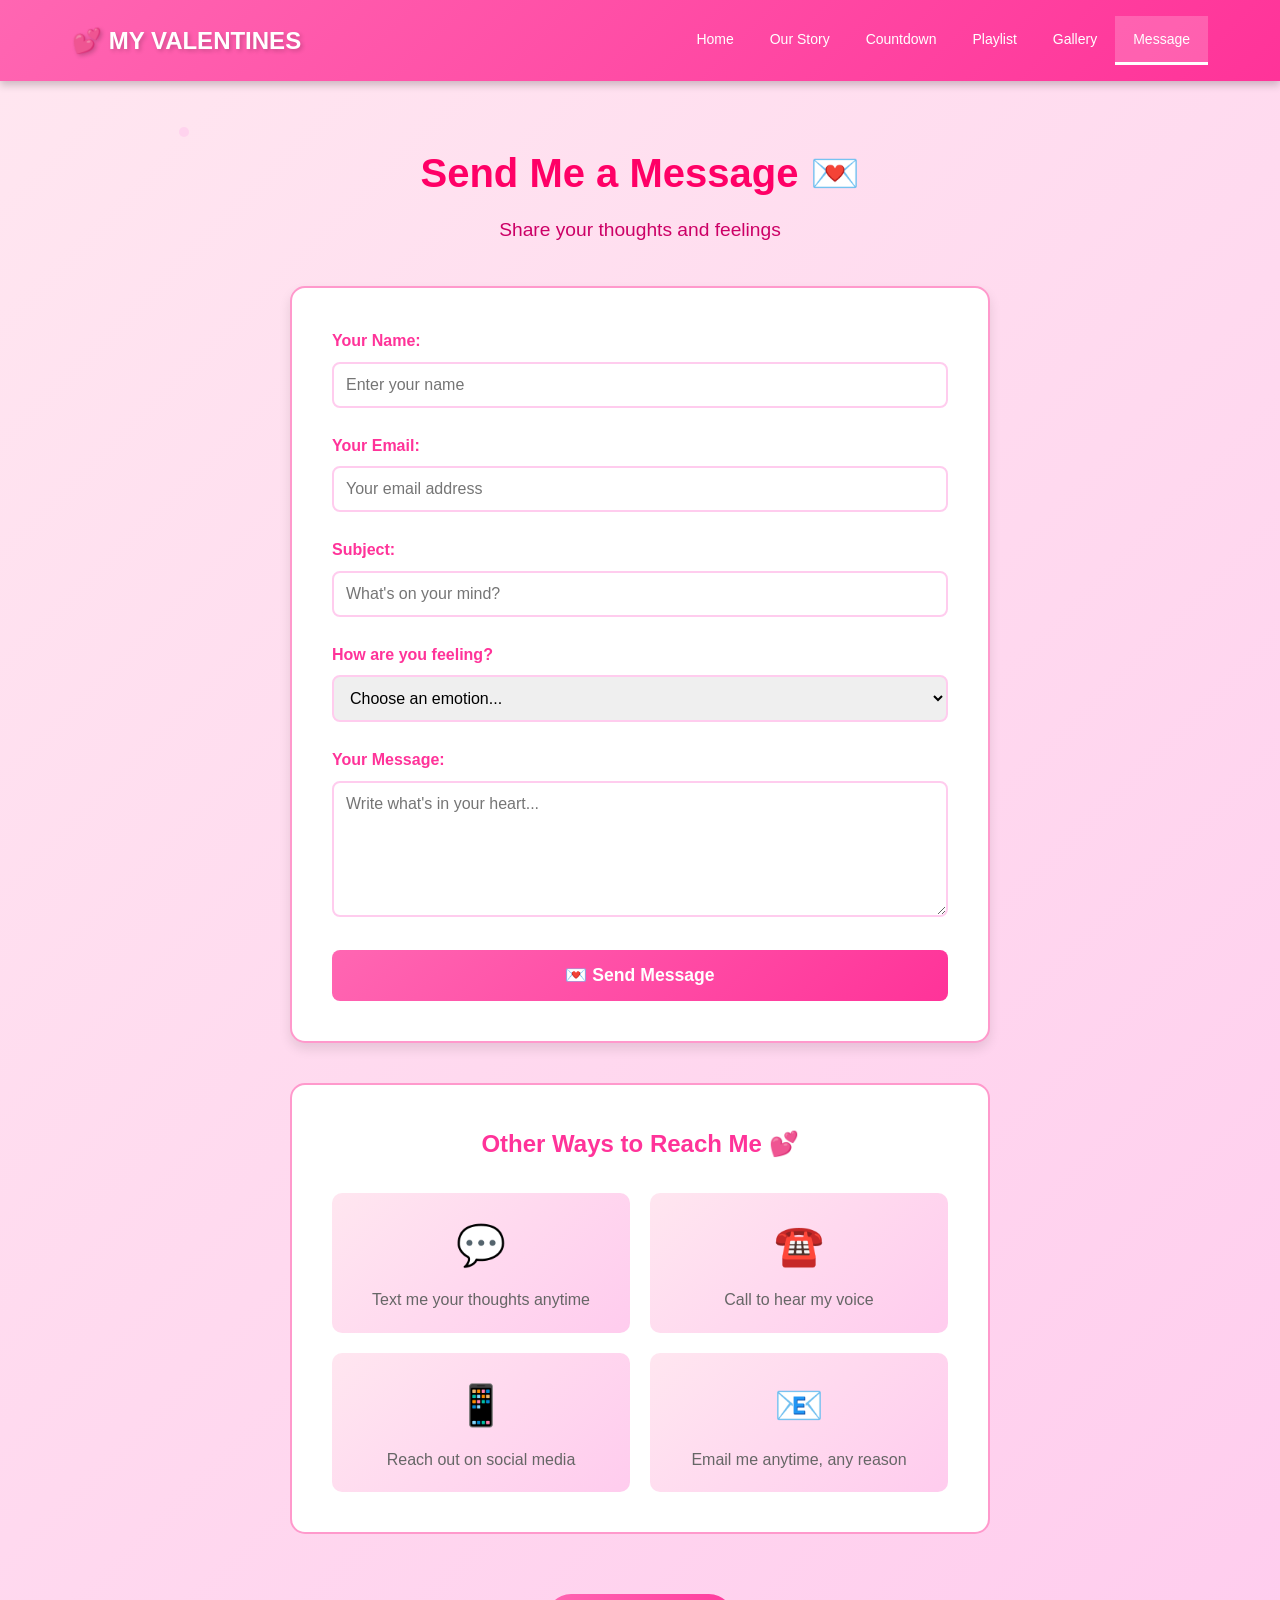
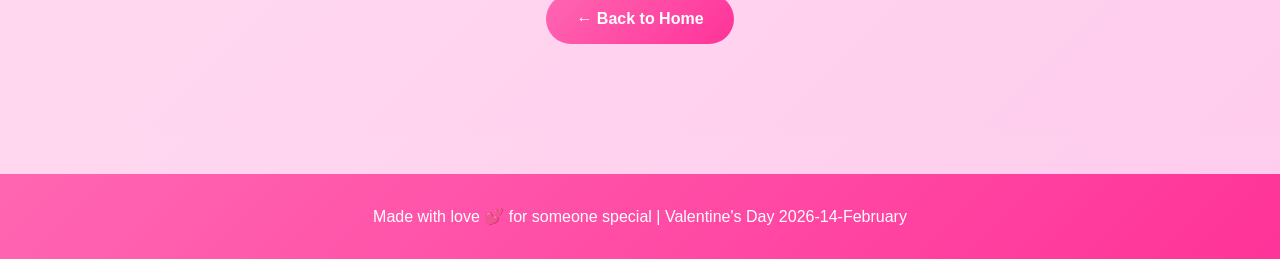
==== contact.html @ cdb96017 "files upload" ====
<!DOCTYPE html>
<html lang="en">
<head>
    <meta charset="UTF-8">
    <meta name="viewport" content="width=device-width, initial-scale=1.0">
    <link rel="stylesheet" href="style.css">
    <title>Send Message - MY VALENTINES</title>
</head>
<body>
    <!-- Navigation Menu -->
    <nav class="navbar">
        <div class="nav-container">
            <div class="nav-logo">💕 MY VALENTINES</div>
            <ul class="nav-menu">
                <li><a href="index-home.html" class="nav-link">Home</a></li>
                <li><a href="about.html" class="nav-link">Our Story</a></li>
                <li><a href="countdown.html" class="nav-link">Countdown</a></li>
                <!-- <li><a href="memories.html" class="nav-link">Memories</a></li> -->
                <li><a href="playlist.html" class="nav-link">Playlist</a></li>
                <li><a href="gallery.html" class="nav-link">Gallery</a></li>
                <li><a href="contact.html" class="nav-link active">Message</a></li>
            </ul>
        </div>
    </nav>

    <section class="contact-section">
        <div class="contact-container">
            <h1>Send Me a Message 💌</h1>
            <p class="contact-subtitle">Share your thoughts and feelings</p>

            <form class="contact-form" id="contactForm" action="https://formsubmit.co/yarooshaiz295@gmail.com" method="POST">
                <div class="form-group">
                    <label for="name">Your Name:</label>
                    <input type="text" id="name" name="name" placeholder="Enter your name" required>
                </div>

                <div class="form-group">
                    <label for="email">Your Email:</label>
                    <input type="email" id="email" name="email" placeholder="Your email address" required>
                </div>

                <div class="form-group">
                    <label for="subject">Subject:</label>
                    <input type="text" id="subject" name="subject" placeholder="What's on your mind?" required>
                </div>

                <div class="form-group">
                    <label for="emotion">How are you feeling?</label>
                    <select id="emotion" name="emotion">
                        <option value="">Choose an emotion...</option>
                        <option value="happy">😊 Happy</option>
                        <option value="loved">❤️ Loved</option>
                        <option value="grateful">🙏 Grateful</option>
                        <option value="excited">🤩 Excited</option>
                        <option value="romantic">💕 Romantic</option>
                        <option value="peaceful">😌 Peaceful</option>
                        <option value="passionate">🔥 Passionate</option>
                    </select>
                </div>

                <div class="form-group">
                    <label for="message">Your Message:</label>
                    <textarea id="message" name="message" placeholder="Write what's in your heart..." rows="6" required></textarea>
                </div>

                <button type="submit" class="submit-btn">💌 Send Message</button>
            </form>

            <div id="successMessage" class="success-message" style="display:none;">
                <h2>Message Sent! 💕</h2>
                <p>Thank you for your sweet message. It means the world to me! 💖</p>
            </div>

            <div class="contact-info">
                <h2>Other Ways to Reach Me 💕</h2>
                <div class="info-items">
                    <div class="info-item">
                        <span class="info-icon">💬</span>
                        <p>Text me your thoughts anytime</p>
                    </div>
                    <div class="info-item">
                        <span class="info-icon">☎️</span>
                        <p>Call to hear my voice</p>
                    </div>
                    <div class="info-item">
                        <span class="info-icon">📱</span>
                        <p>Reach out on social media</p>
                    </div>
                    <div class="info-item">
                        <span class="info-icon">📧</span>
                        <p>Email me anytime, any reason</p>
                    </div>
                </div>
            </div>

            <div class="contact-footer">
                <a href="index-home.html" class="btn-back">← Back to Home</a>
            </div>
        </div>
    </section>

    <footer class="footer">
        <p>Made with love 💕 for someone special | Valentine's Day 2026-14-February</p>
    </footer>

    <script src="script.js"></script>
</body>
</html>
---- style.css ----
* {
    margin: 0;
    padding: 0;
    box-sizing: border-box;
}

body {
    font-family: 'Segoe UI', Tahoma, Geneva, Verdana, sans-serif;
    background: linear-gradient(135deg, #ffe6f0 0%, #ffccee 100%);
    color: #333;
    line-height: 1.6;
}

/* ===== NAVIGATION ===== */
.navbar {
    background: linear-gradient(135deg, #ff66b2 0%, #ff3399 100%);
    padding: 0;
    position: sticky;
    top: 0;
    z-index: 100;
    box-shadow: 0 4px 8px rgba(0, 0, 0, 0.2);
}

.nav-container {
    max-width: 1200px;
    margin: 0 auto;
    display: flex;
    justify-content: space-between;
    align-items: center;
    padding: 1rem 2rem;
}

.nav-logo {
    font-size: 24px;
    font-weight: bold;
    color: white;
    text-shadow: 2px 2px 4px rgba(0, 0, 0, 0.2);
}

.nav-menu {
    display: flex;
    list-style: none;
    gap: 0;
}

.nav-menu li {
    margin: 0;
}

.nav-link {
    color: white;
    text-decoration: none;
    padding: 12px 18px;
    display: block;
    transition: background 0.3s ease;
    font-size: 14px;
}

.nav-link:hover,
.nav-link.active {
    background-color: rgba(255, 255, 255, 0.2);
    border-bottom: 3px solid white;
}

/* Responsive navbar */
.nav-toggle {
    background: none;
    border: none;
    color: white;
    font-size: 1.5rem;
    cursor: pointer;
    display: none; /* shown on small screens */
}

@media (max-width: 768px) {
    .nav-container {
        position: relative;
        padding: 0.75rem 1rem;
    }

    .nav-menu {
        display: none; /* hidden by default on mobile */
        position: absolute;
        top: 100%;
        left: 0;
        right: 0;
        flex-direction: column;
        background: linear-gradient(135deg, #ff66b2 0%, #ff3399 100%);
        z-index: 99;
        padding: 0.5rem 0;
    }

    .nav-menu.open {
        display: flex;
    }

    .nav-link {
        padding: 12px 16px;
        border-bottom: 1px solid rgba(255,255,255,0.08);
    }

    .nav-toggle {
        display: block;
    }
}

/* ===== HERO SECTION ===== */
.hero {
    background: linear-gradient(135deg, #ffe6f0 0%, #ffb3d9 50%, #ff99cc 100%);
    min-height: 500px;
    display: flex;
    align-items: center;
    justify-content: center;
    text-align: center;
    padding: 60px 20px;
    position: relative;
    overflow: hidden;
}

.hero::before {
    content: '';
    position: absolute;
    width: 300px;
    height: 300px;
    background: rgba(255, 255, 255, 0.1);
    border-radius: 50%;
    top: -100px;
    left: -100px;
    animation: float 6s ease-in-out infinite;
}

@keyframes float {
    0%, 100% { transform: translateY(0px); }
    50% { transform: translateY(20px); }
}

.hero-content {
    position: relative;
    z-index: 2;
}

.hero-title {
    font-size: 4rem;
    color: #ff0066;
    margin-bottom: 20px;
    text-shadow: 2px 2px 4px rgba(0, 0, 0, 0.1);
    animation: pulse 2s ease-in-out infinite;
}

@keyframes pulse {
    0%, 100% { transform: scale(1); }
    50% { transform: scale(1.05); }
}

.heart-animation {
    width: 120px;
    height: 120px;
    background-color: red;
    position: relative;
    display: inline-block;
    margin: 30px auto;
    animation: heartbeat 1.5s ease-in-out infinite;
}

.heart-animation::before,
.heart-animation::after {
    content: "";
    width: 120px;
    height: 120px;
    background-color: red;
    border-radius: 50%;
    position: absolute;
}

.heart-animation::before {
    top: -60px;
    left: 0;
}

.heart-animation::after {
    top: 0;
    left: 60px;
}

@keyframes heartbeat {
    0%, 100% { transform: scale(1); }
    25% { transform: scale(1.1); }
    50% { transform: scale(1); }
}

.hero-subtitle {
    font-size: 2.5rem;
    color: #ff0066;
    margin: 20px 0;
}

.hero-description {
    font-size: 1.2rem;
    color: #cc0066;
    max-width: 600px;
    margin: 0 auto;
}

/* ===== CARDS SECTION ===== */
.cards-section {
    padding: 80px 20px;
    background: linear-gradient(135deg, #ffe6f0 0%, #ffccee 100%);
}

.cards-container {
    max-width: 1200px;
    margin: 0 auto;
    display: grid;
    grid-template-columns: repeat(auto-fit, minmax(300px, 1fr));
    gap: 30px;
}

.card {
    background: white;
    border-radius: 20px;
    padding: 40px 30px;
    box-shadow: 0 8px 16px rgba(255, 0, 102, 0.2);
    text-align: center;
    transition: transform 0.3s ease, box-shadow 0.3s ease;
    border: 3px solid #ff99cc;
}

.card:hover {
    transform: translateY(-15px);
    box-shadow: 0 12px 24px rgba(255, 0, 102, 0.4);
}

.card-icon {
    font-size: 3rem;
    margin-bottom: 15px;
}

.card h2 {
    color: #ff3399;
    margin-bottom: 15px;
    font-size: 1.5rem;
}

.card-link p {
    color: #cc0066;
    margin-bottom: 20px;
    line-height: 1.8;
}

.card-link {
    display: inline-block;
    color: white;
    background: linear-gradient(135deg, #ff66b2 0%, #ff3399 100%);
    padding: 12px 30px;
    border-radius: 25px;
    text-decoration: none;
    transition: transform 0.3s ease;
    font-weight: bold;
}

.card-link:hover {
    transform: scale(1.05);
}

/* ===== QUICK LINKS ===== */
.quick-links {
    background: white;
    padding: 60px 20px;
    text-align: center;
}

.quick-links h2 {
    color: #ff0066;
    font-size: 2rem;
    margin-bottom: 40px;
}

.links-grid {
    max-width: 1000px;
    margin: 0 auto;
    display: grid;
    grid-template-columns: repeat(auto-fit, minmax(200px, 1fr));
    gap: 20px;
}

.link-box {
    background: linear-gradient(135deg, #ffe6f0 0%, #ffccee 100%);
    padding: 30px;
    border-radius: 15px;
    text-decoration: none;
    color: #ff3399;
    border: 2px solid #ff99cc;
    transition: transform 0.3s ease;
    display: flex;
    flex-direction: column;
    align-items: center;
    justify-content: center;
}

.link-box:hover {
    transform: scale(1.05);
    background: linear-gradient(135deg, #ffccee 0%, #ffb3d9 100%);
}

.link-icon {
    font-size: 3rem;
    margin-bottom: 15px;
}

.link-box p {
    font-size: 1.1rem;
    font-weight: bold;
}

/* ===== STORY SECTION ===== */
.story-section {
    padding: 60px 20px;
    background: linear-gradient(135deg, #ffe6f0 0%, #ffccee 100%);
    min-height: calc(100vh - 200px);
}

.story-container {
    max-width: 900px;
    margin: 0 auto;
}

.story-container h1 {
    text-align: center;
    color: #ff0066;
    font-size: 2.5rem;
    margin-bottom: 50px;
}

.timeline {
    position: relative;
    padding: 20px 0;
}

.timeline::before {
    content: '';
    position: absolute;
    left: 50%;
    transform: translateX(-50%);
    width: 4px;
    height: 100%;
    background: linear-gradient(180deg, #ff66b2, #ff3399);
}

.timeline-item {
    margin-bottom: 50px;
    position: relative;
}

.timeline-item:nth-child(odd) {
    margin-left: 0;
    margin-right: 51%;
    text-align: right;
    padding-right: 40px;
}

.timeline-item:nth-child(even) {
    margin-left: 51%;
    margin-right: 0;
    text-align: left;
    padding-left: 40px;
}

.timeline-date {
    background: linear-gradient(135deg, #ff66b2, #ff3399);
    color: white;
    padding: 10px 15px;
    border-radius: 20px;
    display: inline-block;
    font-weight: bold;
    margin-bottom: 10px;
}

.timeline-content {
    background: white;
    padding: 25px;
    border-radius: 10px;
    border: 2px solid #ff99cc;
    box-shadow: 0 4px 8px rgba(0, 0, 0, 0.1);
}

.timeline-content h3 {
    color: #ff3399;
    margin-bottom: 10px;
}

.timeline-content p {
    color: #666;
    line-height: 1.8;
}

.story-message {
    background: white;
    padding: 40px;
    border-radius: 15px;
    margin: 50px 0;
    border: 3px solid #ff99cc;
}

.story-message h2 {
    color: #ff3399;
    text-align: center;
    margin-bottom: 30px;
}

.reasons {
    display: grid;
    grid-template-columns: repeat(auto-fit, minmax(200px, 1fr));
    gap: 20px;
}

.reason-box {
    background: linear-gradient(135deg, #ffe6f0, #ffccee);
    padding: 20px;
    border-radius: 10px;
    text-align: center;
}

.reason-icon {
    font-size: 2.5rem;
    display: block;
    margin-bottom: 10px;
}

.reason-box h4 {
    color: #ff3399;
    margin-bottom: 8px;
}

.reason-box p {
    color: #666;
    font-size: 0.9rem;
}

.story-footer {
    text-align: center;
    padding: 30px;
    background: white;
    border-radius: 15px;
    border: 2px solid #ff99cc;
}

.story-footer p {
    font-size: 1.3rem;
    color: #ff3399;
    font-style: italic;
    margin-bottom: 20px;
}

/* ===== COUNTDOWN SECTION ===== */
.countdown-section {
    padding: 60px 20px;
    background: linear-gradient(135deg, #ffe6f0 0%, #ffccee 100%);
    min-height: calc(100vh - 200px);
}

.countdown-container {
    max-width: 900px;
    margin: 0 auto;
}

.countdown-container h1 {
    text-align: center;
    color: #ff0066;
    font-size: 2.5rem;
    margin-bottom: 10px;
}

.countdown-subtitle {
    text-align: center;
    color: #cc0066;
    font-size: 1.2rem;
    margin-bottom: 40px;
}

.countdown-timer {
    display: flex;
    justify-content: center;
    align-items: center;
    gap: 10px;
    margin: 40px 0;
    flex-wrap: wrap;
}

.countdown-box {
    background: white;
    border-radius: 15px;
    padding: 20px;
    border: 3px solid #ff99cc;
    text-align: center;
    min-width: 100px;
    box-shadow: 0 4px 8px rgba(0, 0, 0, 0.1);
}

.countdown-number {
    font-size: 2.5rem;
    font-weight: bold;
    color: #ff0066;
}

.countdown-label {
    color: #cc0066;
    font-size: 0.9rem;
    font-weight: bold;
    margin-top: 5px;
}

.countdown-separator {
    font-size: 2rem;
    color: #ff3399;
    font-weight: bold;
}

.countdown-message {
    text-align: center;
    margin: 40px 0;
    font-size: 1.2rem;
    color: #ff3399;
}

.countdown-info {
    background: white;
    padding: 40px;
    border-radius: 15px;
    border: 2px solid #ff99cc;
    margin: 40px 0;
}

.countdown-info h2 {
    color: #ff3399;
    text-align: center;
    margin-bottom: 30px;
}

.info-cards {
    display: grid;
    grid-template-columns: repeat(auto-fit, minmax(200px, 1fr));
    gap: 20px;
}

.info-card {
    background: linear-gradient(135deg, #ffe6f0, #ffccee);
    padding: 20px;
    border-radius: 10px;
    text-align: center;
}

.info-card h3 {
    color: #ff3399;
    margin-bottom: 10px;
}

.info-card p {
    color: #666;
    font-size: 0.9rem;
}

/* ===== MEMORIES SECTION ===== */
.memories-section {
    padding: 60px 20px;
    background: linear-gradient(135deg, #ffe6f0 0%, #ffccee 100%);
}

.memories-container {
    max-width: 1200px;
    margin: 0 auto;
}

.memories-container h1 {
    text-align: center;
    color: #ff0066;
    font-size: 2.5rem;
    margin-bottom: 10px;
}

.memories-subtitle {
    text-align: center;
    color: #cc0066;
    font-size: 1.2rem;
    margin-bottom: 50px;
}

.memories-grid {
    display: grid;
    grid-template-columns: repeat(auto-fit, minmax(250px, 1fr));
    gap: 25px;
    margin-bottom: 50px;
}

.memory-card {
    background: white;
    border-radius: 15px;
    overflow: hidden;
    border: 2px solid #ff99cc;
    box-shadow: 0 6px 12px rgba(0, 0, 0, 0.1);
    transition: transform 0.3s ease;
}

.memory-card:hover {
    transform: translateY(-10px);
}

.memory-image {
    width: 100%;
    height: 150px;
    background: linear-gradient(135deg, #ff99cc, #ff6699);
    display: flex;
    align-items: center;
    justify-content: center;
    font-size: 3rem;
}

.memory-card h3 {
    color: #ff3399;
    padding: 20px 20px 10px;
}

.memory-card p {
    color: #666;
    padding: 0 20px;
    font-size: 0.9rem;
    line-height: 1.6;
}

.memory-date {
    display: block;
    color: #ff99cc;
    padding: 15px 20px 20px;
    font-weight: bold;
    font-size: 0.85rem;
}

.memories-quote {
    background: white;
    padding: 40px;
    border-radius: 15px;
    border: 3px solid #ff99cc;
    text-align: center;
    margin-bottom: 40px;
}

.memories-quote h2 {
    color: #ff3399;
    margin-bottom: 20px;
}

.memories-quote p {
    color: #ff3399;
    font-size: 1.1rem;
    font-style: italic;
    line-height: 1.8;
}

/* ===== PLAYLIST SECTION ===== */
.playlist-section {
    padding: 60px 20px;
    background: linear-gradient(135deg, #ffe6f0 0%, #ffccee 100%);
    min-height: calc(100vh - 200px);
}

.playlist-container {
    max-width: 900px;
    margin: 0 auto;
}

.playlist-container h1 {
    text-align: center;
    color: #ff0066;
    font-size: 2.5rem;
    margin-bottom: 10px;
}

.playlist-subtitle {
    text-align: center;
    color: #cc0066;
    font-size: 1.2rem;
    margin-bottom: 40px;
}

.player-controls {
    text-align: center;
    margin-bottom: 40px;
}

.player-btn {
    background: linear-gradient(135deg, #ff66b2, #ff3399);
    color: white;
    border: none;
    padding: 15px 40px;
    border-radius: 25px;
    font-size: 1.1rem;
    cursor: pointer;
    transition: transform 0.3s ease;
    box-shadow: 0 4px 8px rgba(0, 0, 0, 0.2);
}

.player-btn:hover {
    transform: scale(1.05);
}

.playlist {
    background: white;
    border-radius: 15px;
    overflow: hidden;
    border: 2px solid #ff99cc;
    box-shadow: 0 6px 12px rgba(0, 0, 0, 0.1);
    margin-bottom: 40px;
}

.playlist-item {
    display: flex;
    align-items: center;
    padding: 20px;
    border-bottom: 1px solid #ffe6f0;
    cursor: pointer;
    transition: background 0.3s ease;
}

.playlist-item:last-child {
    border-bottom: none;
}

.playlist-item:hover {
    background: linear-gradient(135deg, #ffe6f0, #ffccee);
}

/* ===== AUDIO PLAYLIST ===== */
.playlist-songs {
    display: grid;
    grid-template-columns: 1fr;
    gap: 20px;
    margin-bottom: 40px;
}

.song-item {
    background: white;
    border-radius: 15px;
    padding: 20px;
    border: 2px solid #ff99cc;
    box-shadow: 0 6px 12px rgba(0, 0, 0, 0.1);
    display: flex;
    gap: 20px;
    align-items: flex-start;
    transition: transform 0.3s ease, box-shadow 0.3s ease;
}

.song-item:hover {
    transform: translateX(5px);
    box-shadow: 0 10px 20px rgba(0, 0, 0, 0.15);
}

.song-number-badge {
    width: 50px;
    height: 50px;
    background: linear-gradient(135deg, #ff99cc, #ff6699);
    color: white;
    border-radius: 50%;
    display: flex;
    align-items: center;
    justify-content: center;
    font-weight: bold;
    font-size: 1.3rem;
    flex-shrink: 0;
}

.song-content {
    flex: 1;
}

.song-content h3 {
    color: #ff3399;
    margin: 0 0 5px 0;
    font-size: 1.2rem;
}

.song-content p {
    color: #cc0066;
    margin: 0 0 12px 0;
    font-size: 0.95rem;
}

.audio-player {
    width: 100%;
    height: 40px;
    border-radius: 8px;
    background: linear-gradient(135deg, #fff5fa, #ffe6f0);
    accent-color: #ff3399;
    border: 1px solid #ff99cc;
    cursor: pointer;
}

.audio-player:hover {
    background: linear-gradient(135deg, #ffe6f0, #ffccee);
}

.song-number {
    width: 50px;
    height: 50px;
    background: linear-gradient(135deg, #ff99cc, #ff6699);
    color: white;
    border-radius: 50%;
    display: flex;
    align-items: center;
    justify-content: center;
    font-weight: bold;
    font-size: 1.2rem;
    margin-right: 20px;
}

.song-details {
    flex: 1;
    text-align: left;
}

.song-details h3 {
    color: #ff3399;
    margin: 0 0 5px 0;
}

.song-details p {
    color: #cc0066;
    margin: 0;
    font-size: 0.9rem;
}

.song-play {
    color: #ff3399;
    font-size: 1.5rem;
    margin-left: 20px;
}

.playlist-note {
    background: white;
    padding: 25px;
    border-radius: 15px;
    border: 2px solid #ff99cc;
    text-align: center;
    color: #ff3399;
}

/* ===== CONTACT SECTION ===== */
.contact-section {
    padding: 60px 20px;
    background: linear-gradient(135deg, #ffe6f0 0%, #ffccee 100%);
    min-height: calc(100vh - 200px);
}

.contact-container {
    max-width: 700px;
    margin: 0 auto;
}

.contact-container h1 {
    text-align: center;
    color: #ff0066;
    font-size: 2.5rem;
    margin-bottom: 10px;
}

.contact-subtitle {
    text-align: center;
    color: #cc0066;
    font-size: 1.2rem;
    margin-bottom: 40px;
}

.contact-form {
    background: white;
    padding: 40px;
    border-radius: 15px;
    border: 2px solid #ff99cc;
    margin-bottom: 40px;
    box-shadow: 0 6px 12px rgba(0, 0, 0, 0.1);
}

.form-group {
    margin-bottom: 25px;
}

.form-group label {
    display: block;
    color: #ff3399;
    font-weight: bold;
    margin-bottom: 8px;
}

.form-group input,
.form-group textarea,
.form-group select {
    width: 100%;
    padding: 12px;
    border: 2px solid #ffccee;
    border-radius: 8px;
    font-family: inherit;
    font-size: 1rem;
    transition: border-color 0.3s ease;
}

.form-group input:focus,
.form-group textarea:focus,
.form-group select:focus {
    outline: none;
    border-color: #ff99cc;
    background: #fffbfd;
}

.submit-btn {
    width: 100%;
    background: linear-gradient(135deg, #ff66b2, #ff3399);
    color: white;
    padding: 15px;
    border: none;
    border-radius: 8px;
    font-size: 1.1rem;
    font-weight: bold;
    cursor: pointer;
    transition: transform 0.3s ease;
}

.submit-btn:hover {
    transform: scale(1.02);
}

.success-message {
    background: white;
    padding: 30px;
    border-radius: 15px;
    border: 3px solid #ff99cc;
    text-align: center;
    color: #ff3399;
}

.success-message h2 {
    margin-bottom: 15px;
}

.contact-info {
    background: white;
    padding: 40px;
    border-radius: 15px;
    border: 2px solid #ff99cc;
}

.contact-info h2 {
    color: #ff3399;
    text-align: center;
    margin-bottom: 30px;
}

.info-items {
    display: grid;
    grid-template-columns: repeat(auto-fit, minmax(200px, 1fr));
    gap: 20px;
}

.info-item {
    background: linear-gradient(135deg, #ffe6f0, #ffccee);
    padding: 20px;
    border-radius: 10px;
    text-align: center;
}

.info-icon {
    font-size: 2.5rem;
    display: block;
    margin-bottom: 10px;
}

.info-item p {
    color: #666;
}

/* ===== FOOTER ===== */
.footer {
    background: linear-gradient(135deg, #ff66b2, #ff3399);
    color: white;
    text-align: center;
    padding: 30px;
    margin-top: 40px;
}

.footer p {
    margin: 0;
    font-weight: 500;
}

/* ===== COMMON BUTTONS ===== */
.btn-back {
    display: inline-block;
    background: linear-gradient(135deg, #ff66b2, #ff3399);
    color: white;
    padding: 12px 30px;
    border-radius: 25px;
    text-decoration: none;
    transition: transform 0.3s ease;
    margin-top: 30px;
    font-weight: bold;
}

.btn-back:hover {
    transform: scale(1.05);
}

.memories-footer,
.countdown-footer,
.playlist-footer,
.contact-footer,
.story-footer {
    text-align: center;
    padding: 30px;
}

/* ===== RESPONSIVE DESIGN ===== */
@media screen and (max-width: 768px) {
    .nav-menu {
        flex-wrap: wrap;
        gap: 0;
    }

    .nav-link {
        padding: 10px 12px;
        font-size: 12px;
    }

    .hero-title {
        font-size: 2.5rem;
    }

    .heart-animation {
        width: 80px;
        height: 80px;
    }

    .heart-animation::before,
    .heart-animation::after {
        width: 80px;
        height: 80px;
    }

    .heart-animation::before {
        top: -40px;
    }

    .heart-animation::after {
        left: 40px;
    }

    .timeline::before {
        left: 0;
    }

    .timeline-item {
        margin-left: 0 !important;
        margin-right: 0 !important;
        padding-left: 50px !important;
        padding-right: 0 !important;
        text-align: left !important;
    }

    .countdown-timer {
        gap: 5px;
    }

    .countdown-box {
        min-width: 70px;
        padding: 15px;
    }

    .countdown-number {
        font-size: 1.8rem;
    }

    .countdown-separator {
        font-size: 1.5rem;
    }

    .story-container h1,
    .countdown-container h1,
    .memories-container h1,
    .playlist-container h1,
    .contact-container h1 {
        font-size: 2rem;
    }

    .memories-grid,
    .links-grid {
        grid-template-columns: 1fr;
    }

    .playlist-songs {
        gap: 15px;
    }

    .song-item {
        gap: 15px;
    }
}

@media screen and (max-width: 480px) {
    .nav-logo {
        font-size: 18px;
    }

    .nav-menu {
        flex-direction: column;
    }

    .nav-link {
        text-align: center;
        border-bottom: 1px solid rgba(255, 255, 255, 0.2);
    }

    .hero {
        min-height: 400px;
    }

    .hero-title {
        font-size: 2rem;
    }

    .hero-subtitle {
        font-size: 1.5rem;
    }

    .cards-container {
        grid-template-columns: 1fr;
    }

    .playlist-item {
        flex-direction: column;
        text-align: center;
    }

    .song-play {
        margin: 10px 0 0 0;
    }

    .playlist-songs {
        gap: 12px;
    }

    .song-item {
        flex-direction: column;
        gap: 12px;
        padding: 15px;
    }

    .song-number-badge {
        width: 45px;
        height: 45px;
        font-size: 1.1rem;
    }

    .song-content h3 {
        font-size: 1rem;
    }

    .audio-player {
        height: 35px;
    }

    .playlist-container h1 {
        font-size: 1.8rem;
    }

    .playlist-subtitle {
        font-size: 1rem;
    }
}
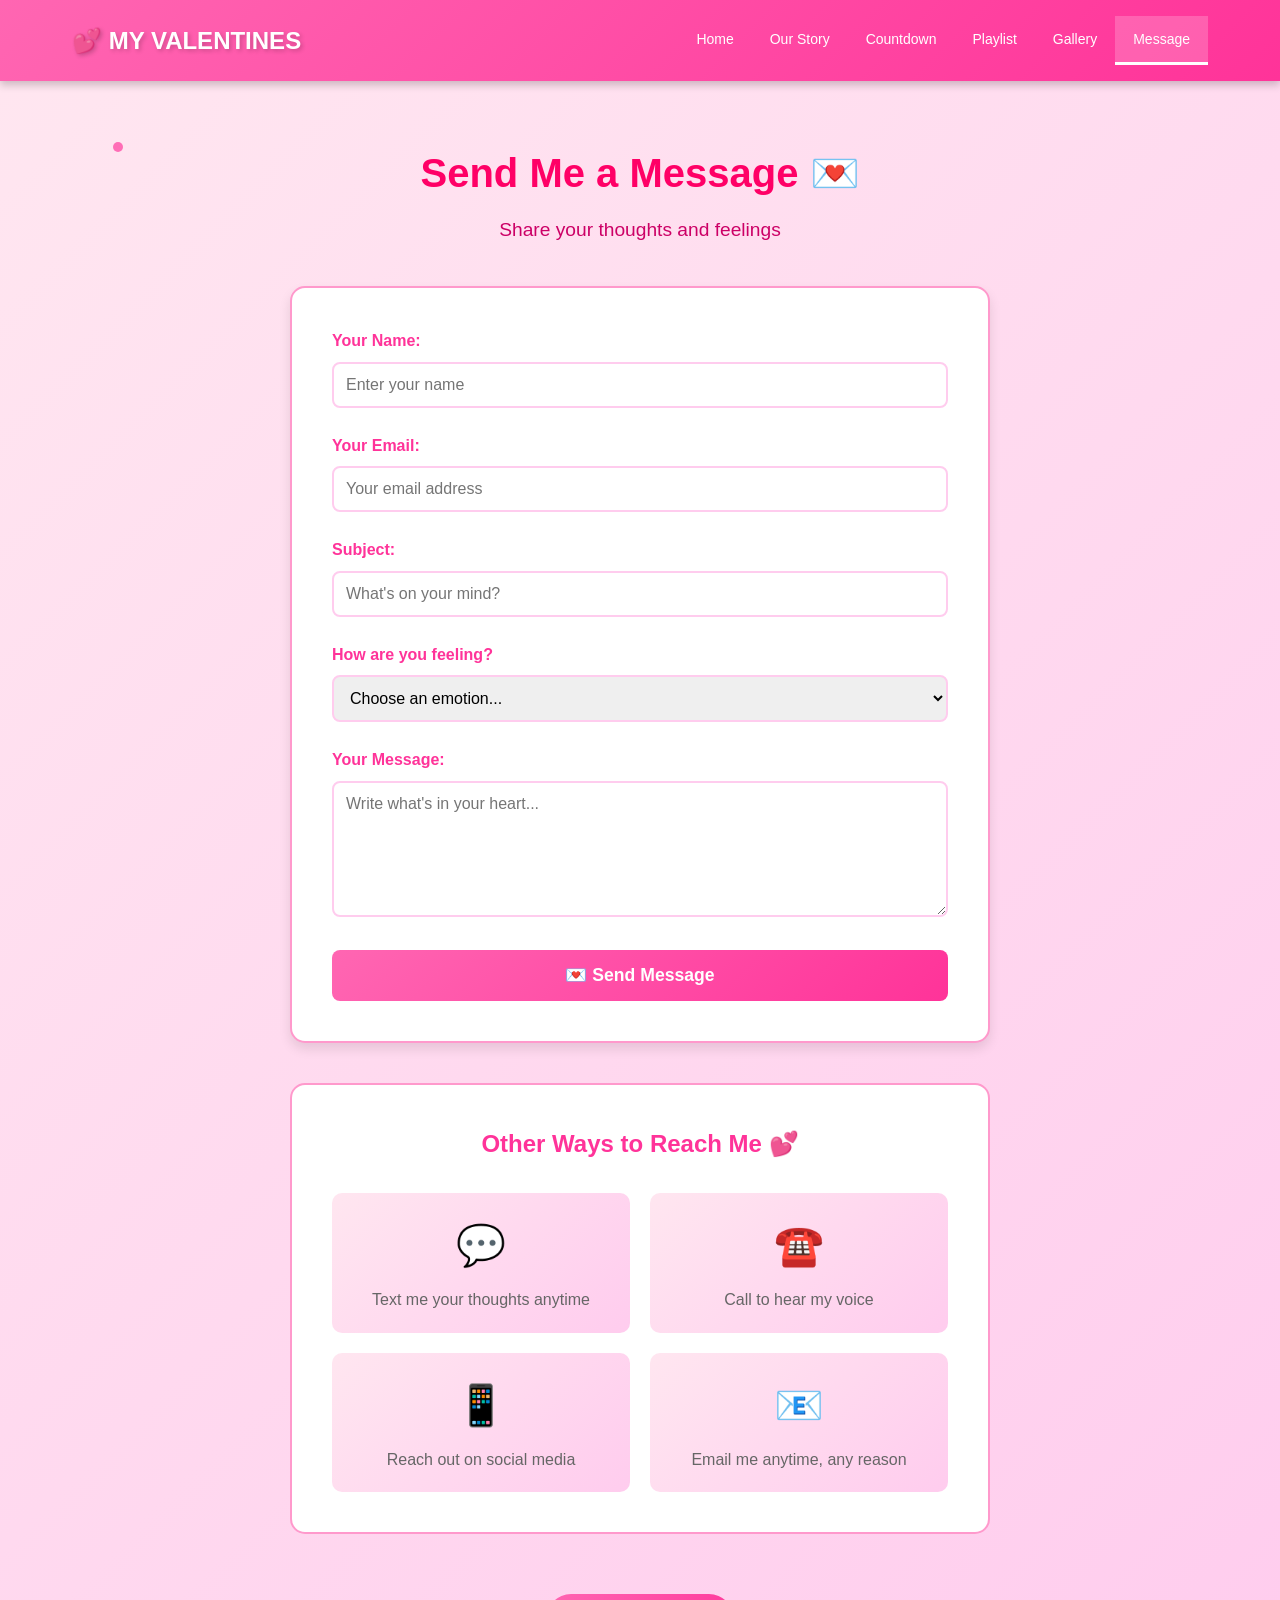
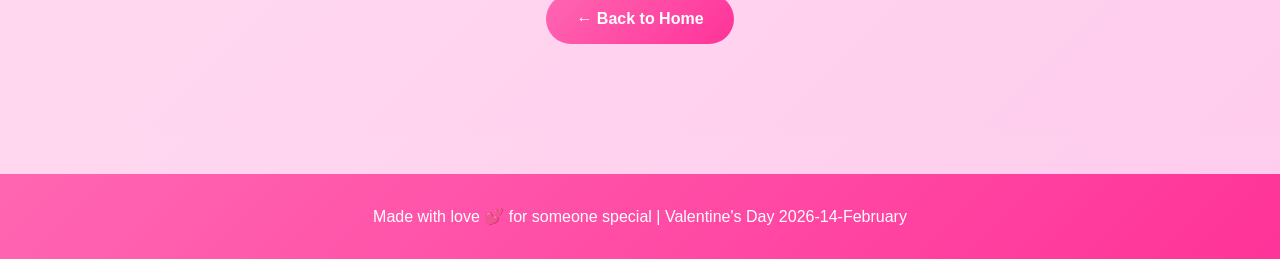
==== commit f6756c79: "Update contact.html" ====
--- a/contact.html
+++ b/contact.html
@@ -28,7 +28,7 @@
             <h1>Send Me a Message 💌</h1>
             <p class="contact-subtitle">Share your thoughts and feelings</p>
 
-            <form class="contact-form" id="contactForm" action="https://formsubmit.co/yarooshaiz295@gmail.com" method="POST">
+            <form class="contact-form" id="contactForm" action="https://formsubmit.co/46aada444ec37137aa84a03d576c737e" method="POST">
                 <div class="form-group">
                     <label for="name">Your Name:</label>
                     <input type="text" id="name" name="name" placeholder="Enter your name" required>
@@ -105,4 +105,4 @@
 
     <script src="script.js"></script>
 </body>
-</html>+</html>
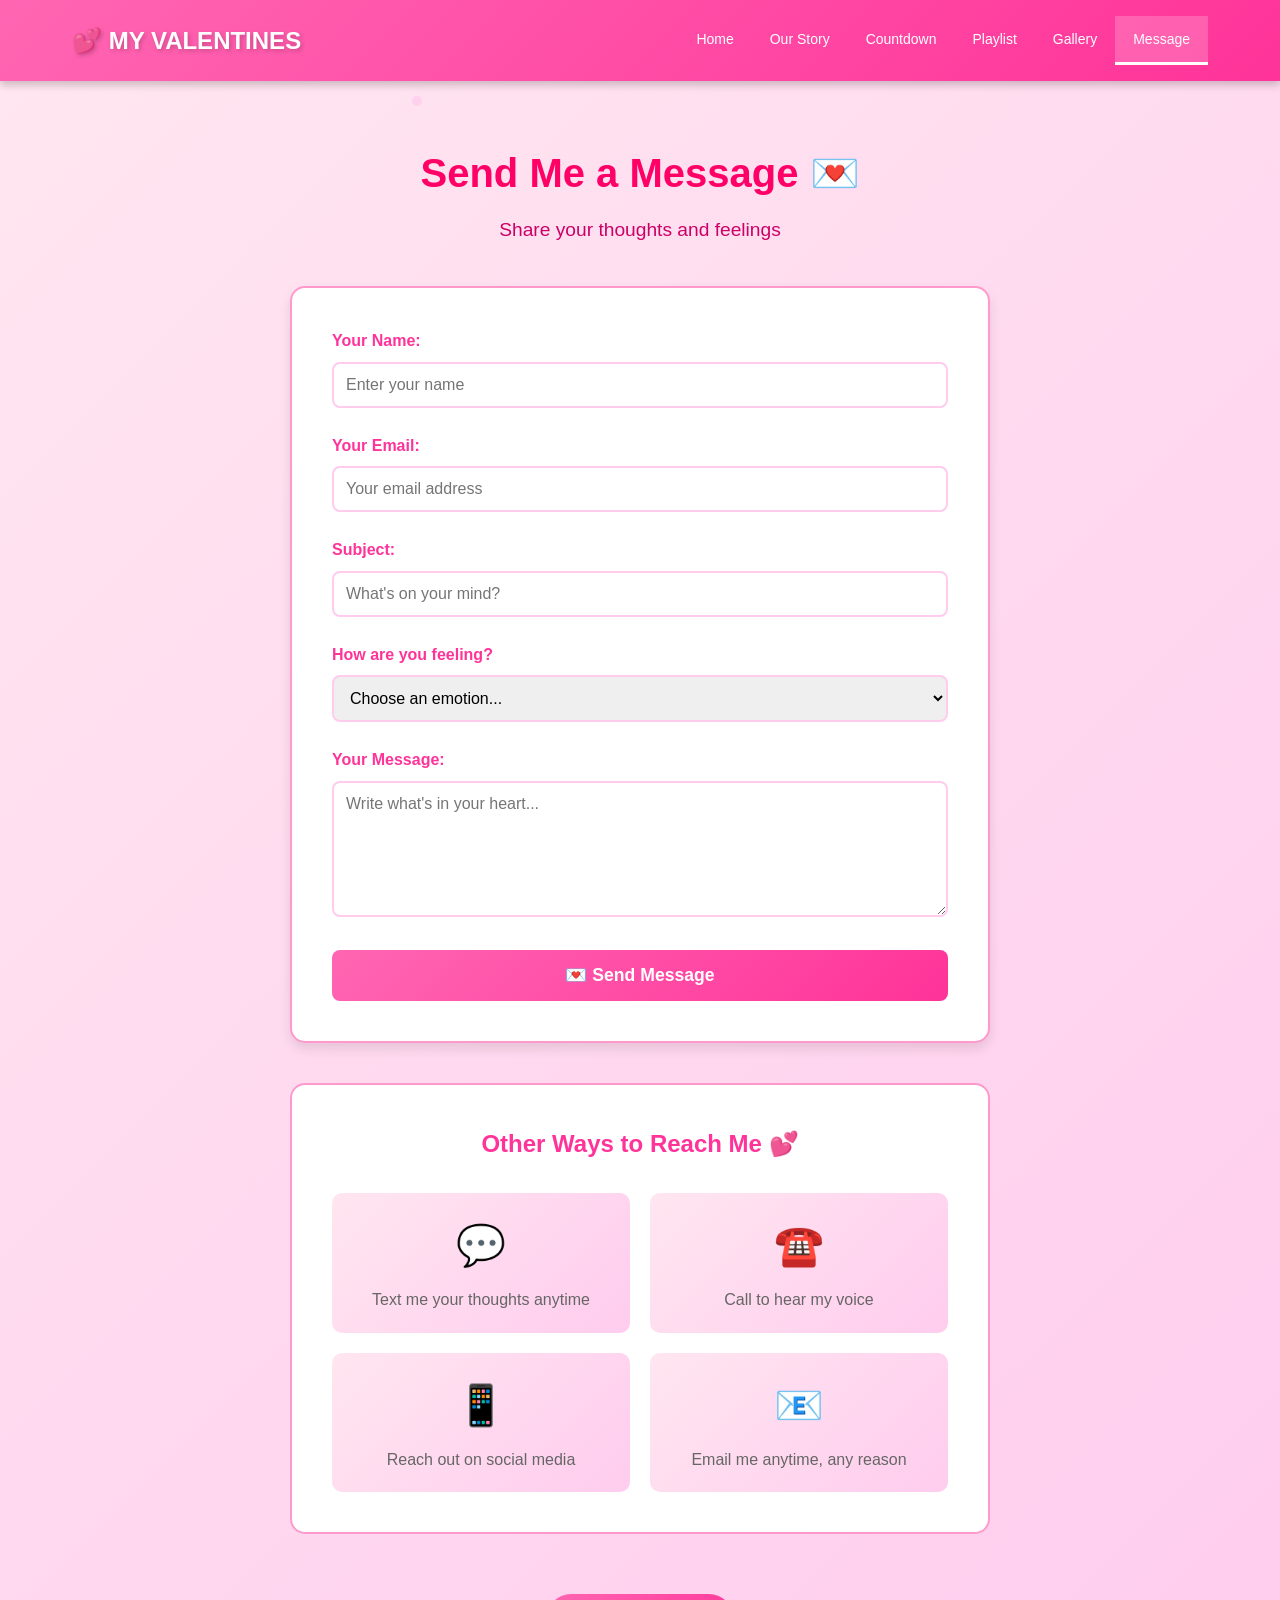
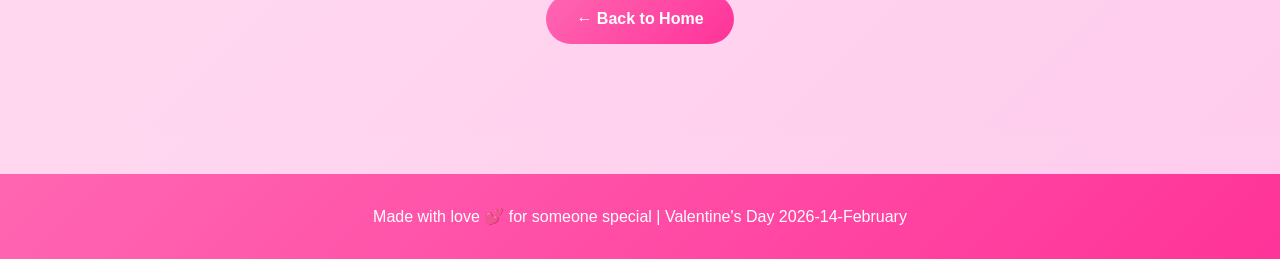
==== commit a758c682: "Update contact.html" ====
--- a/contact.html
+++ b/contact.html
@@ -28,7 +28,7 @@
             <h1>Send Me a Message 💌</h1>
             <p class="contact-subtitle">Share your thoughts and feelings</p>
 
-            <form class="contact-form" id="contactForm" action="https://formsubmit.co/46aada444ec37137aa84a03d576c737e" method="POST">
+            <form class="contact-form" id="contactForm" action="https://formsubmit.co/jinwoo52910@gmail.com" method="POST">
                 <div class="form-group">
                     <label for="name">Your Name:</label>
                     <input type="text" id="name" name="name" placeholder="Enter your name" required>
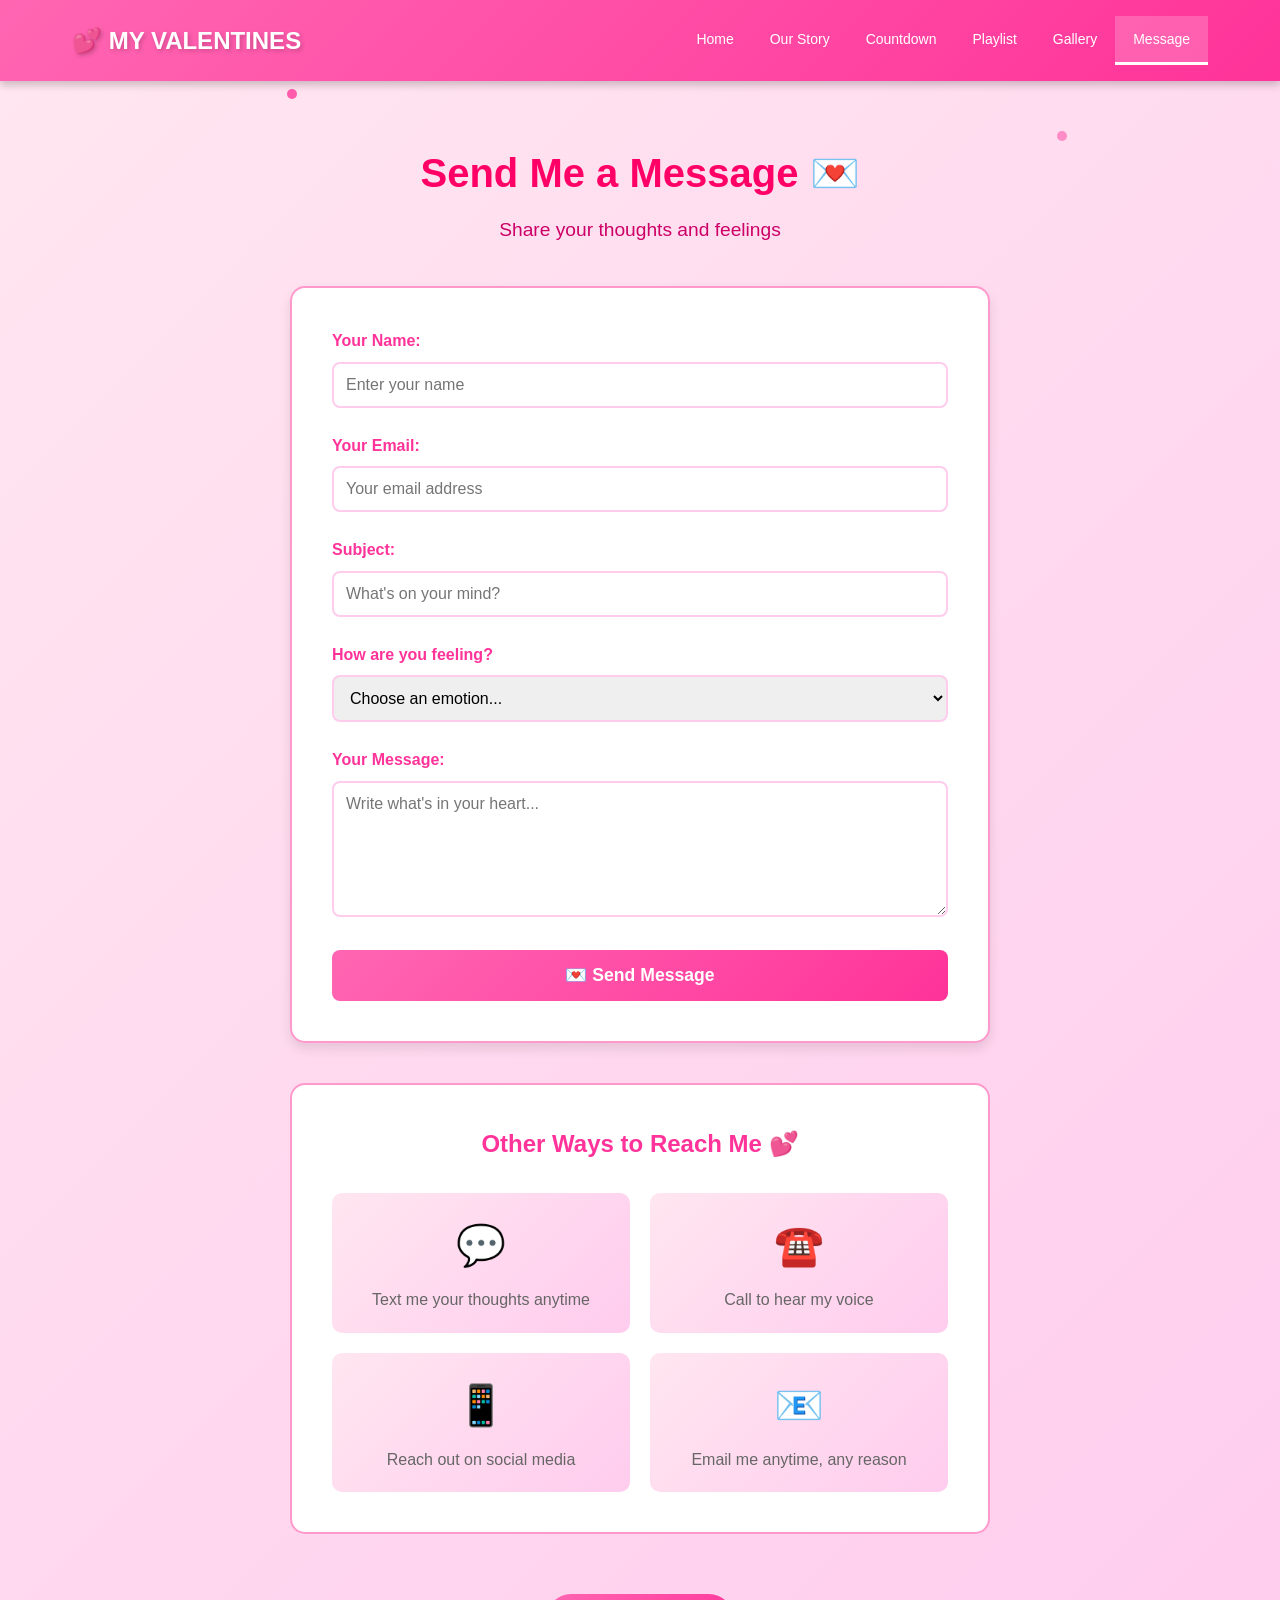
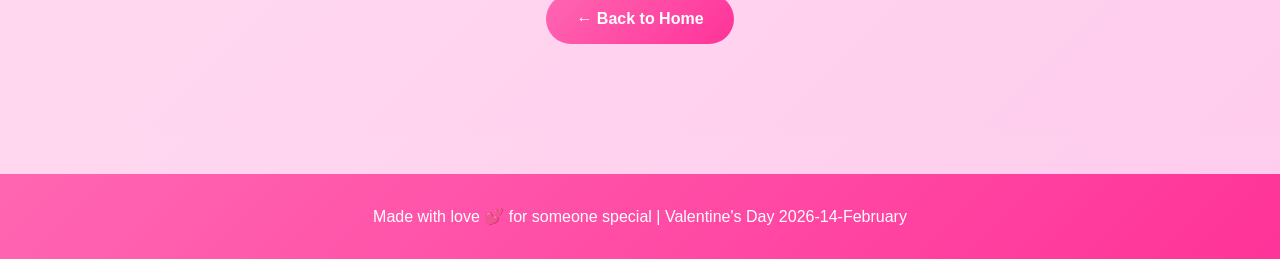
==== commit c63bb261: "Update contact.html" ====
--- a/contact.html
+++ b/contact.html
@@ -28,7 +28,7 @@
             <h1>Send Me a Message 💌</h1>
             <p class="contact-subtitle">Share your thoughts and feelings</p>
 
-            <form class="contact-form" id="contactForm" action="https://formsubmit.co/jinwoo52910@gmail.com" method="POST">
+            <form class="contact-form" id="contactForm" action="https://formsubmit.co/jinwoo52910@email.com" method="POST">
                 <div class="form-group">
                     <label for="name">Your Name:</label>
                     <input type="text" id="name" name="name" placeholder="Enter your name" required>
